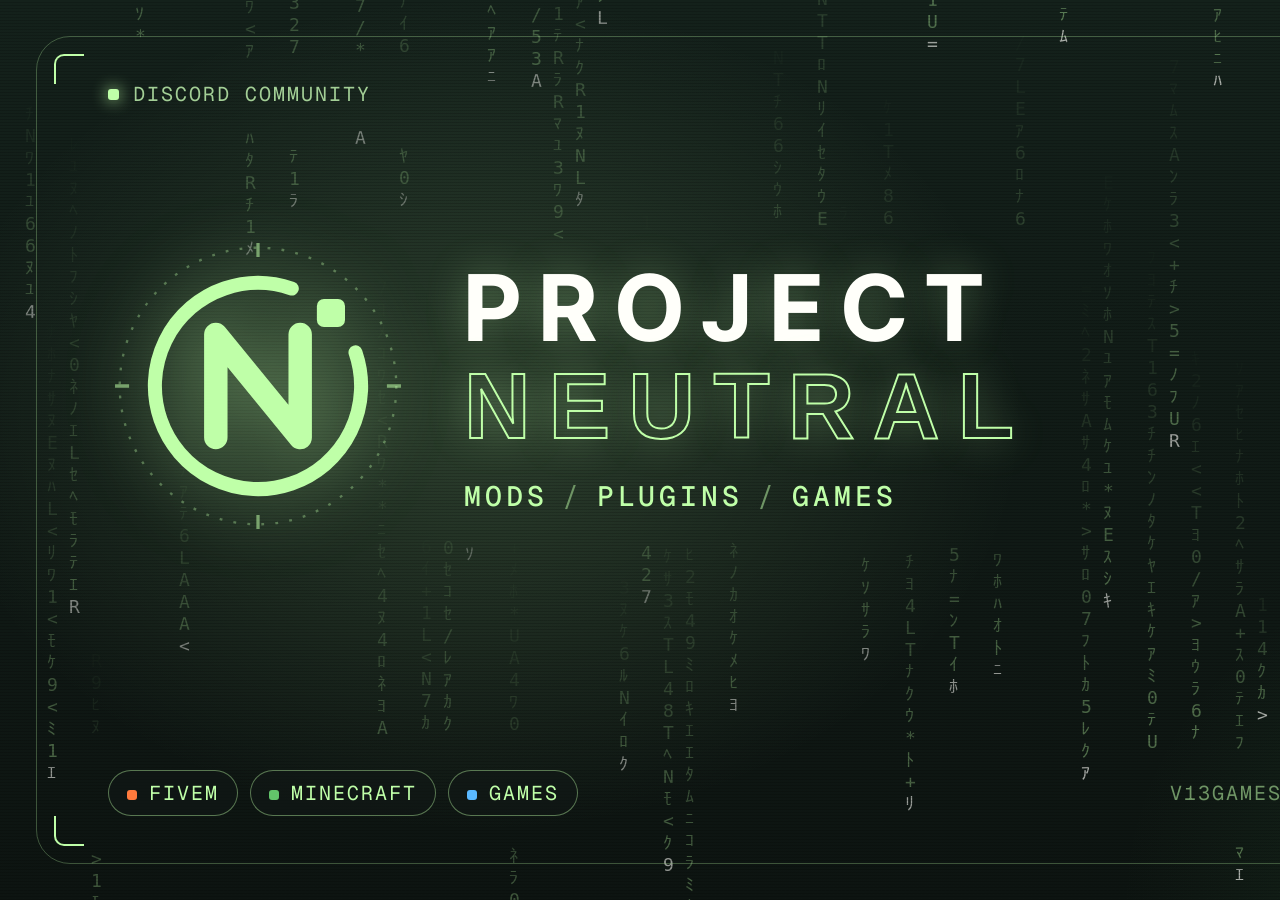
==== brand/banner.html @ 8c58e51b "Logo, banner, tabs and search - New logo: a rounded N in a ring with a lit square, plus icon-512.png" ====
<!doctype html>
<!-- The Project Neutral banner, 1600x900. Used for link previews (when the site is shared on Discord) and fits a
     Discord server banner. Make the PNG again with brand/make-images.ps1 after changing it. -->
<html lang="en">
<head>
<meta charset="utf-8">
<title>Project Neutral banner</title>
<link rel="stylesheet" href="https://fonts.googleapis.com/css2?family=Geist+Mono:wght@400;500;700&family=Inter+Tight:wght@700&display=swap">
<style>
:root{--bg:#111816;--lime:#bfffa8;--white:#fffffa;--dim:#6f9565;--muted:#a3cf96}
*{box-sizing:border-box}
html,body{margin:0;width:1600px;height:900px;overflow:hidden;background:var(--bg)}
.b{position:relative;width:1600px;height:900px;overflow:hidden;isolation:isolate;
  background:radial-gradient(55% 75% at 30% 46%,rgba(191,255,168,.16),transparent 62%),radial-gradient(50% 70% at 100% 100%,rgba(98,196,106,.14),transparent 60%),linear-gradient(180deg,#14211b,#0d1411)}
canvas{position:absolute;inset:0;z-index:-2;opacity:.75;-webkit-mask-image:radial-gradient(70% 90% at 30% 46%,rgba(0,0,0,.25),#000 70%);mask-image:radial-gradient(70% 90% at 30% 46%,rgba(0,0,0,.25),#000 70%)}
.b::before{content:"";position:absolute;inset:0;z-index:-1;background:repeating-linear-gradient(0deg,rgba(0,0,0,.16) 0 1px,transparent 1px 3px)}
.frame{position:absolute;inset:36px;border:1px solid rgba(191,255,168,.28);border-radius:34px}
.corner{position:absolute;width:30px;height:30px;border-color:var(--lime);border-style:solid;border-width:0}
.c1{top:54px;left:54px;border-top-width:2px;border-left-width:2px;border-top-left-radius:10px}
.c2{top:54px;right:54px;border-top-width:2px;border-right-width:2px;border-top-right-radius:10px}
.c3{bottom:54px;left:54px;border-bottom-width:2px;border-left-width:2px;border-bottom-left-radius:10px}
.c4{bottom:54px;right:54px;border-bottom-width:2px;border-right-width:2px;border-bottom-right-radius:10px}
.top{position:absolute;top:84px;left:108px;right:108px;display:flex;justify-content:space-between;font:400 20px/1 'Geist Mono',monospace;letter-spacing:.1em;text-transform:uppercase;color:var(--muted)}
.top i{display:inline-block;width:11px;height:11px;margin-right:14px;border-radius:3px;background:var(--lime);box-shadow:0 0 16px var(--lime);vertical-align:1px}
.mid{position:absolute;left:108px;top:236px;display:flex;align-items:center;gap:56px}
.mark{width:300px;height:300px;color:var(--lime);filter:drop-shadow(0 0 34px rgba(191,255,168,.5))}
.name{font:700 92px/1 'Inter Tight',Helvetica,Arial,sans-serif;letter-spacing:.2em;text-transform:uppercase;color:var(--white);text-shadow:0 0 40px rgba(191,255,168,.3)}
.name span{display:block;margin-top:6px;font-family:'Helvetica Neue',Helvetica,Arial,sans-serif;color:transparent;-webkit-text-stroke:2px var(--lime)}
.what{margin-top:30px;font:500 28px/1 'Geist Mono',monospace;letter-spacing:.14em;text-transform:uppercase;color:var(--lime)}
.what b{color:var(--dim);font-weight:400;margin:0 14px}
.bottom{position:absolute;left:108px;right:108px;bottom:84px;display:flex;justify-content:space-between;align-items:center;font:400 20px/1 'Geist Mono',monospace;letter-spacing:.1em;text-transform:uppercase;color:var(--dim)}
.chips{display:flex;gap:12px}
.chips span{padding:12px 18px;border:1px solid rgba(191,255,168,.42);border-radius:999px;color:var(--lime);background:rgba(17,24,22,.6)}
.chips i{display:inline-block;width:10px;height:10px;margin-right:12px;border-radius:3px;vertical-align:0}
</style>
</head>
<body>
<div class="b">
  <canvas id="rain" width="1600" height="900"></canvas>
  <div class="frame"></div>
  <i class="corner c1"></i><i class="corner c2"></i><i class="corner c3"></i><i class="corner c4"></i>
  <div class="top"><span><i></i>Discord community</span><span>Est. 2026</span></div>
  <div class="mid">
    <svg class="mark" viewBox="0 0 64 64" aria-hidden="true">
      <g><circle cx="32" cy="32" r="29.5" fill="none" stroke="currentColor" stroke-opacity=".35" stroke-width=".5" stroke-dasharray=".6 2.4"/><path d="M32 1.5v3M62.5 32h-3M32 62.5v-3M1.5 32h3" stroke="currentColor" stroke-opacity=".55" stroke-width=".7"/></g>
      <circle cx="32" cy="32" r="22" fill="none" stroke="currentColor" stroke-width="3" stroke-linecap="round" stroke-dasharray="118.2 20" transform="rotate(-19 32 32)"/>
      <rect x="44.56" y="13.44" width="6" height="6" rx="1.5" fill="currentColor"/>
      <path d="M23 43V21l18 22V21" fill="none" stroke="currentColor" stroke-width="5" stroke-linecap="round" stroke-linejoin="round"/>
    </svg>
    <div>
      <div class="name">Project<span>Neutral</span></div>
      <div class="what">Mods<b>/</b>Plugins<b>/</b>Games</div>
    </div>
  </div>
  <div class="bottom">
    <div class="chips"><span><i style="background:#ff7a3d"></i>FiveM</span><span><i style="background:#62c46a"></i>Minecraft</span><span><i style="background:#5ab8ff"></i>Games</span></div>
    <span>v13games.github.io/mods</span>
  </div>
</div>
<script>
// A still frame of green code rain (the same idea as the moving one on the site).
(function () {
  var c = document.getElementById('rain'), ctx = c.getContext('2d'), size = 22;
  var glyphs = 'ｱｲｳｴｵｶｷｸｹｺｻｼｽｾｿﾀﾁﾂﾃﾄﾅﾆﾇﾈﾉﾊﾋﾌﾍﾎﾏﾐﾑﾒﾓﾔﾕﾖﾗﾘﾙﾚﾛﾜﾝ0123456789NEUTRAL<>/+=*';
  var seed = 7; function rnd() { seed = (seed * 16807) % 2147483647; return (seed - 1) / 2147483646; }
  ctx.font = '500 ' + (size - 4) + 'px "Geist Mono", ui-monospace, monospace';
  // no rain over the words: [left, top, right, bottom]
  var keepClear = [[90, 60, 420, 120], [1330, 60, 1520, 120], [440, 240, 1030, 530], [90, 750, 600, 840], [1150, 760, 1520, 830]];
  var clear = function (x, y) { return keepClear.some(function (b) { return x > b[0] - size && x < b[2] && y > b[1] && y < b[3] + size; }); };
  for (var x = 0; x < 1600; x += size) {
    if (rnd() < 0.18) continue;
    var head = rnd() * 1100, len = 6 + Math.floor(rnd() * 22);
    for (var k = 0; k < len; k++) {
      var y = head - k * size;
      if (y < -size) break;
      if (clear(x, y)) { rnd(); continue; }
      ctx.fillStyle = k === 0 ? 'rgba(255,255,250,.85)' : 'rgba(191,255,168,' + (0.55 * (1 - k / len)).toFixed(3) + ')';
      ctx.fillText(glyphs.charAt(Math.floor(rnd() * glyphs.length)), x + 3, y);
    }
  }
})();
</script>
</body>
</html>
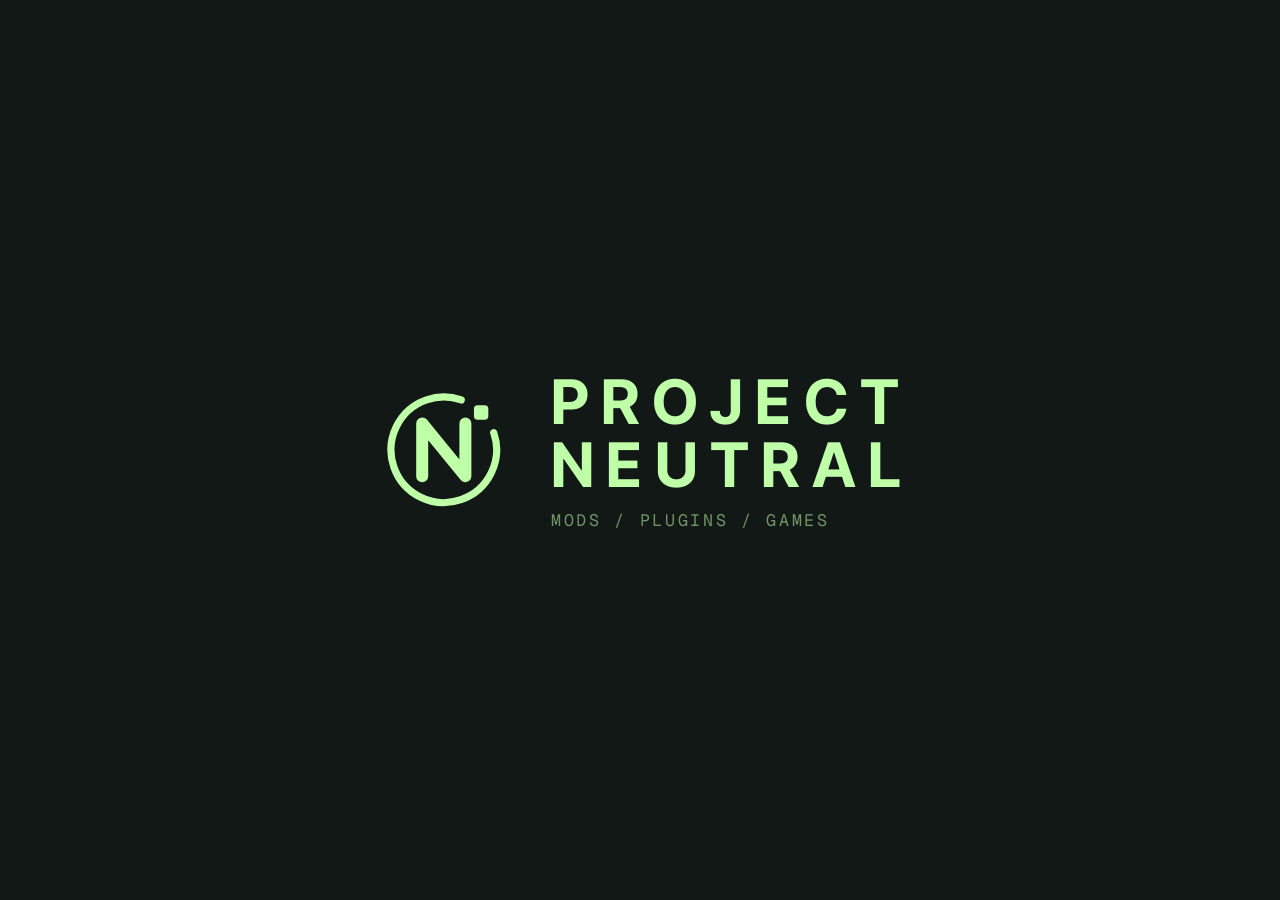
==== commit 3c688c7f: "Simpler, flat look and Discord/YouTube images - Front page is now PROJECT / big outlined NEUTRAL, on" ====
--- a/brand/banner.html
+++ b/brand/banner.html
@@ -1,84 +1,36 @@
 <!doctype html>
-<!-- The Project Neutral banner, 1600x900. Used for link previews (when the site is shared on Discord) and fits a
-     Discord server banner. Make the PNG again with brand/make-images.ps1 after changing it. -->
+<!-- The Project Neutral banner, made at any size: the logo and the name in the middle of a plain dark background.
+     ?s= sets how big the logo and name are (1 fits YouTube's safe area; 1.35 for Discord and link previews).
+     Make the PNGs with brand/make-images.ps1. -->
 <html lang="en">
 <head>
 <meta charset="utf-8">
 <title>Project Neutral banner</title>
-<link rel="stylesheet" href="https://fonts.googleapis.com/css2?family=Geist+Mono:wght@400;500;700&family=Inter+Tight:wght@700&display=swap">
+<link rel="stylesheet" href="https://fonts.googleapis.com/css2?family=Geist+Mono:wght@400&family=Inter+Tight:wght@700&display=swap">
+<script>document.documentElement.style.setProperty('--s', new URLSearchParams(location.search).get('s') || '1');</script>
 <style>
-:root{--bg:#111816;--lime:#bfffa8;--white:#fffffa;--dim:#6f9565;--muted:#a3cf96}
-*{box-sizing:border-box}
-html,body{margin:0;width:1600px;height:900px;overflow:hidden;background:var(--bg)}
-.b{position:relative;width:1600px;height:900px;overflow:hidden;isolation:isolate;
-  background:radial-gradient(55% 75% at 30% 46%,rgba(191,255,168,.16),transparent 62%),radial-gradient(50% 70% at 100% 100%,rgba(98,196,106,.14),transparent 60%),linear-gradient(180deg,#14211b,#0d1411)}
-canvas{position:absolute;inset:0;z-index:-2;opacity:.75;-webkit-mask-image:radial-gradient(70% 90% at 30% 46%,rgba(0,0,0,.25),#000 70%);mask-image:radial-gradient(70% 90% at 30% 46%,rgba(0,0,0,.25),#000 70%)}
-.b::before{content:"";position:absolute;inset:0;z-index:-1;background:repeating-linear-gradient(0deg,rgba(0,0,0,.16) 0 1px,transparent 1px 3px)}
-.frame{position:absolute;inset:36px;border:1px solid rgba(191,255,168,.28);border-radius:34px}
-.corner{position:absolute;width:30px;height:30px;border-color:var(--lime);border-style:solid;border-width:0}
-.c1{top:54px;left:54px;border-top-width:2px;border-left-width:2px;border-top-left-radius:10px}
-.c2{top:54px;right:54px;border-top-width:2px;border-right-width:2px;border-top-right-radius:10px}
-.c3{bottom:54px;left:54px;border-bottom-width:2px;border-left-width:2px;border-bottom-left-radius:10px}
-.c4{bottom:54px;right:54px;border-bottom-width:2px;border-right-width:2px;border-bottom-right-radius:10px}
-.top{position:absolute;top:84px;left:108px;right:108px;display:flex;justify-content:space-between;font:400 20px/1 'Geist Mono',monospace;letter-spacing:.1em;text-transform:uppercase;color:var(--muted)}
-.top i{display:inline-block;width:11px;height:11px;margin-right:14px;border-radius:3px;background:var(--lime);box-shadow:0 0 16px var(--lime);vertical-align:1px}
-.mid{position:absolute;left:108px;top:236px;display:flex;align-items:center;gap:56px}
-.mark{width:300px;height:300px;color:var(--lime);filter:drop-shadow(0 0 34px rgba(191,255,168,.5))}
-.name{font:700 92px/1 'Inter Tight',Helvetica,Arial,sans-serif;letter-spacing:.2em;text-transform:uppercase;color:var(--white);text-shadow:0 0 40px rgba(191,255,168,.3)}
-.name span{display:block;margin-top:6px;font-family:'Helvetica Neue',Helvetica,Arial,sans-serif;color:transparent;-webkit-text-stroke:2px var(--lime)}
-.what{margin-top:30px;font:500 28px/1 'Geist Mono',monospace;letter-spacing:.14em;text-transform:uppercase;color:var(--lime)}
-.what b{color:var(--dim);font-weight:400;margin:0 14px}
-.bottom{position:absolute;left:108px;right:108px;bottom:84px;display:flex;justify-content:space-between;align-items:center;font:400 20px/1 'Geist Mono',monospace;letter-spacing:.1em;text-transform:uppercase;color:var(--dim)}
-.chips{display:flex;gap:12px}
-.chips span{padding:12px 18px;border:1px solid rgba(191,255,168,.42);border-radius:999px;color:var(--lime);background:rgba(17,24,22,.6)}
-.chips i{display:inline-block;width:10px;height:10px;margin-right:12px;border-radius:3px;vertical-align:0}
+html,body{margin:0;width:100vw;height:100vh;overflow:hidden;background:#111816}
+.b{width:100vw;height:100vh;display:grid;place-items:center}
+.lock{display:flex;align-items:center;gap:calc(var(--s) * 2.4vw)}
+.lock svg{flex:none;width:calc(var(--s) * 12vw);height:calc(var(--s) * 12vw);color:#bfffa8}
+.name{margin:0;color:#bfffa8;font:700 calc(var(--s) * 4.8vw)/1.02 'Inter Tight',Helvetica,Arial,sans-serif;letter-spacing:.2em;text-transform:uppercase}
+.name span{display:block}
+.what{margin:calc(var(--s) * 1.2vw) 0 0;color:#6f9565;font:400 calc(var(--s) * 1.3vw)/1 'Geist Mono',ui-monospace,monospace;letter-spacing:.16em;text-transform:uppercase}
 </style>
 </head>
 <body>
 <div class="b">
-  <canvas id="rain" width="1600" height="900"></canvas>
-  <div class="frame"></div>
-  <i class="corner c1"></i><i class="corner c2"></i><i class="corner c3"></i><i class="corner c4"></i>
-  <div class="top"><span><i></i>Discord community</span><span>Est. 2026</span></div>
-  <div class="mid">
-    <svg class="mark" viewBox="0 0 64 64" aria-hidden="true">
-      <g><circle cx="32" cy="32" r="29.5" fill="none" stroke="currentColor" stroke-opacity=".35" stroke-width=".5" stroke-dasharray=".6 2.4"/><path d="M32 1.5v3M62.5 32h-3M32 62.5v-3M1.5 32h3" stroke="currentColor" stroke-opacity=".55" stroke-width=".7"/></g>
+  <div class="lock">
+    <svg viewBox="0 0 64 64" aria-hidden="true">
       <circle cx="32" cy="32" r="22" fill="none" stroke="currentColor" stroke-width="3" stroke-linecap="round" stroke-dasharray="118.2 20" transform="rotate(-19 32 32)"/>
       <rect x="44.56" y="13.44" width="6" height="6" rx="1.5" fill="currentColor"/>
       <path d="M23 43V21l18 22V21" fill="none" stroke="currentColor" stroke-width="5" stroke-linecap="round" stroke-linejoin="round"/>
     </svg>
     <div>
-      <div class="name">Project<span>Neutral</span></div>
-      <div class="what">Mods<b>/</b>Plugins<b>/</b>Games</div>
+      <p class="name"><span>Project</span><span>Neutral</span></p>
+      <p class="what">Mods / Plugins / Games</p>
     </div>
   </div>
-  <div class="bottom">
-    <div class="chips"><span><i style="background:#ff7a3d"></i>FiveM</span><span><i style="background:#62c46a"></i>Minecraft</span><span><i style="background:#5ab8ff"></i>Games</span></div>
-    <span>v13games.github.io/mods</span>
-  </div>
 </div>
-<script>
-// A still frame of green code rain (the same idea as the moving one on the site).
-(function () {
-  var c = document.getElementById('rain'), ctx = c.getContext('2d'), size = 22;
-  var glyphs = 'ｱｲｳｴｵｶｷｸｹｺｻｼｽｾｿﾀﾁﾂﾃﾄﾅﾆﾇﾈﾉﾊﾋﾌﾍﾎﾏﾐﾑﾒﾓﾔﾕﾖﾗﾘﾙﾚﾛﾜﾝ0123456789NEUTRAL<>/+=*';
-  var seed = 7; function rnd() { seed = (seed * 16807) % 2147483647; return (seed - 1) / 2147483646; }
-  ctx.font = '500 ' + (size - 4) + 'px "Geist Mono", ui-monospace, monospace';
-  // no rain over the words: [left, top, right, bottom]
-  var keepClear = [[90, 60, 420, 120], [1330, 60, 1520, 120], [440, 240, 1030, 530], [90, 750, 600, 840], [1150, 760, 1520, 830]];
-  var clear = function (x, y) { return keepClear.some(function (b) { return x > b[0] - size && x < b[2] && y > b[1] && y < b[3] + size; }); };
-  for (var x = 0; x < 1600; x += size) {
-    if (rnd() < 0.18) continue;
-    var head = rnd() * 1100, len = 6 + Math.floor(rnd() * 22);
-    for (var k = 0; k < len; k++) {
-      var y = head - k * size;
-      if (y < -size) break;
-      if (clear(x, y)) { rnd(); continue; }
-      ctx.fillStyle = k === 0 ? 'rgba(255,255,250,.85)' : 'rgba(191,255,168,' + (0.55 * (1 - k / len)).toFixed(3) + ')';
-      ctx.fillText(glyphs.charAt(Math.floor(rnd() * glyphs.length)), x + 3, y);
-    }
-  }
-})();
-</script>
 </body>
 </html>
